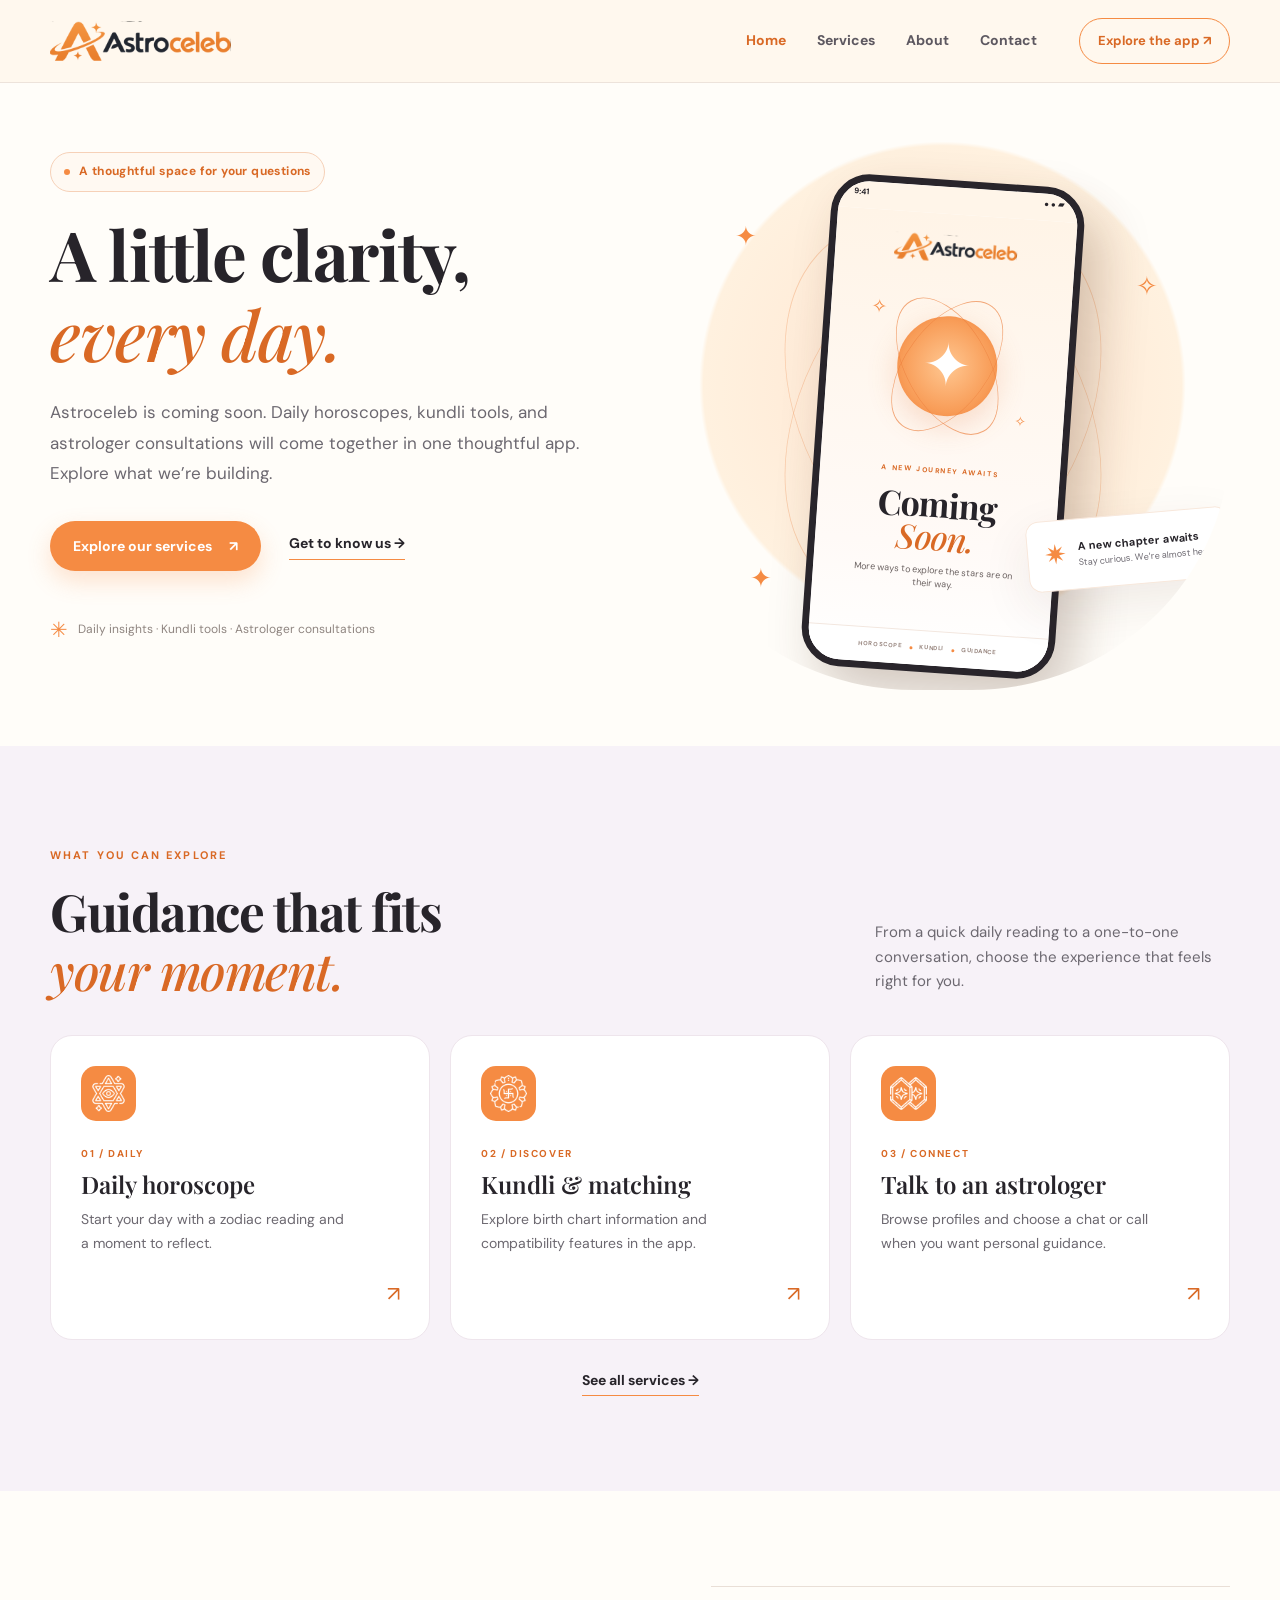
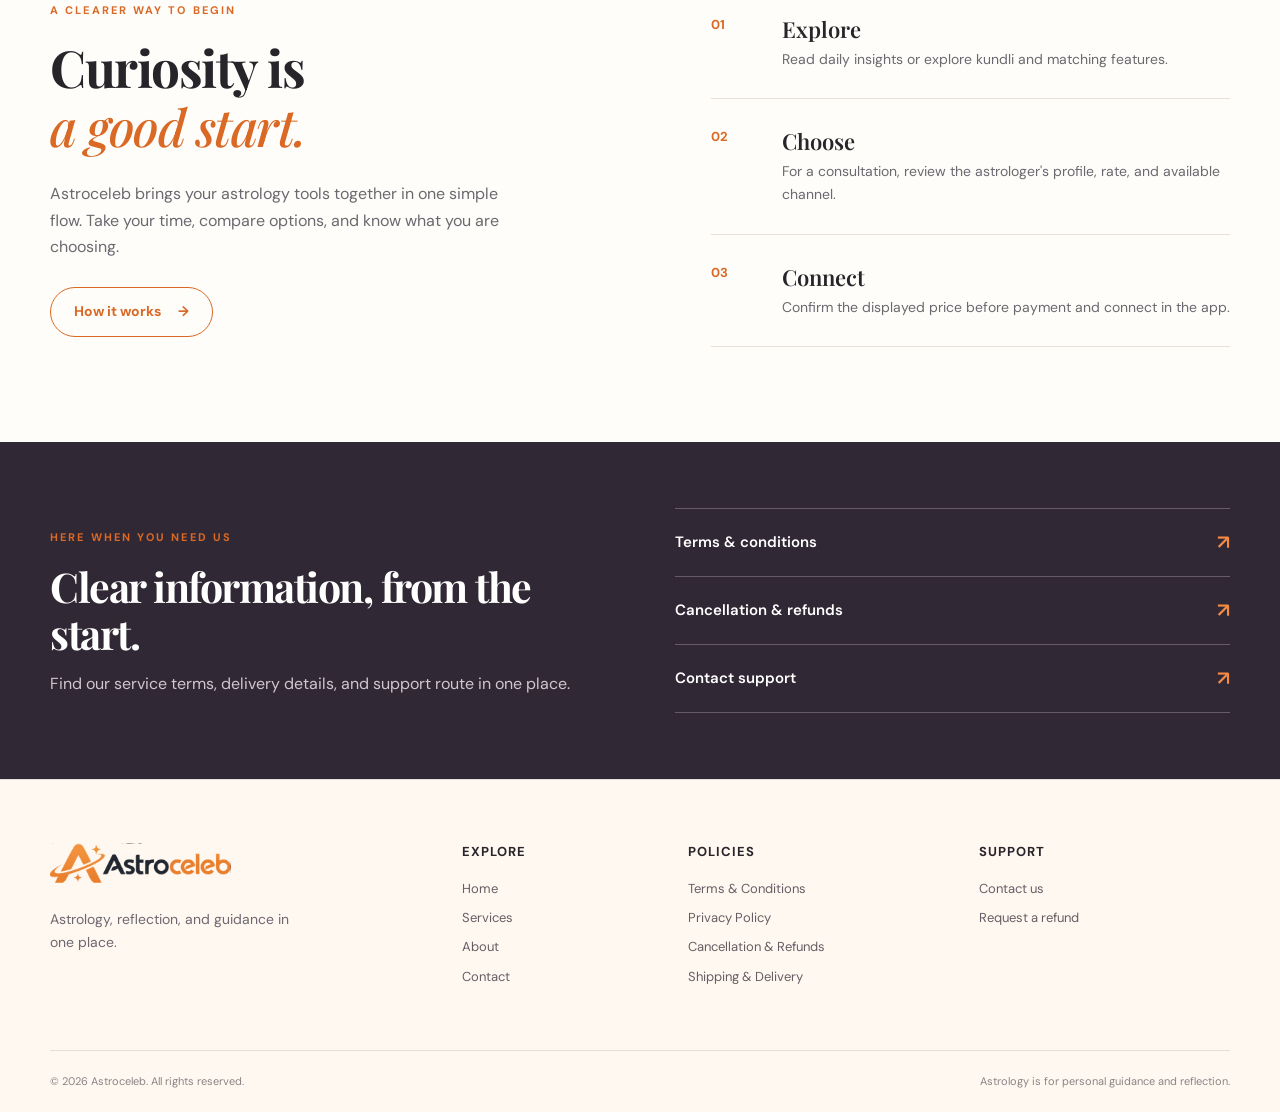
==== index.html @ 6cefe0e7 "initial" ====
<!doctype html>
<html lang="en">
<head>
  <meta charset="utf-8">
  <meta name="viewport" content="width=device-width, initial-scale=1">
  <meta name="theme-color" content="#fff8ee">
  <meta name="description" content="Explore daily horoscope, kundli tools, and astrologer consultations with Astroceleb.">
  <title>Astrology, Kundli &amp; Consultations | Astroceleb</title>
  <link rel="icon" href="favicon.svg" type="image/svg+xml">
  <link rel="stylesheet" href="styles.css">
  <script src="script.js" defer></script>
</head>
<body>
  <a class="skip-link" href="#main">Skip to content</a>
  <header class="site-header">
    <div class="container header-inner">
      <a class="brand" href="index.html" aria-label="Astroceleb home"><img class="brand-logo" src="assets/astroceleb-logo.png" alt="Astroceleb" width="254" height="56"></a>
      <button class="menu-toggle" type="button" aria-expanded="false" aria-controls="primary-nav" aria-label="Open menu"><span></span><span></span><span></span></button>
      <nav id="primary-nav" class="primary-nav" aria-label="Primary"><a href="index.html" aria-current="page">Home</a><a href="services.html">Services</a><a href="about.html">About</a><a href="contact.html">Contact</a></nav>
      <a class="header-cta" href="services.html">Explore the app <span aria-hidden="true">↗</span></a>
    </div>
  </header>
  <main id="main" class="wide">
<section class="hero container">
  <div class="hero-copy">
    <span class="eyebrow"><span class="eyebrow-dot"></span> A thoughtful space for your questions</span>
    <h1>A little clarity,<br><em>every day.</em></h1>
    <p>Astroceleb is coming soon. Daily horoscopes, kundli tools, and astrologer consultations will come together in one thoughtful app. Explore what we’re building.</p>
    <div class="hero-actions"><a class="button button-primary" href="services.html">Explore our services <span aria-hidden="true">↗</span></a><a class="text-link" href="about.html">Get to know us <span aria-hidden="true">→</span></a></div>
    <div class="hero-note"><span class="mini-star" aria-hidden="true">✳</span><span>Daily insights · Kundli tools · Astrologer consultations</span></div>
  </div>
  <div class="hero-art" aria-label="Illustration of the Astroceleb mobile app">
    <div class="orbit orbit-one"></div><div class="orbit orbit-two"></div><div class="spark spark-a">✦</div><div class="spark spark-b">✧</div><div class="spark spark-c">✦</div>
    <div class="phone">
      <div class="phone-top"><span>9:41</span><span>● ● ▰</span></div>
      <div class="phone-body coming-soon-screen">
        <div class="phone-brand"><img src="assets/astroceleb-logo.png" alt="" width="254" height="56"></div>
        <div class="coming-celestial" aria-hidden="true"><span class="coming-ring ring-a"></span><span class="coming-ring ring-b"></span><span class="coming-core">✦</span></div>
        <div class="coming-message"><span class="coming-tag">A NEW JOURNEY AWAITS</span><h2>Coming<br><em>Soon.</em></h2><p>More ways to explore the stars are on their way.</p></div>
        <div class="coming-footer"><span>HOROSCOPE</span><i></i><span>KUNDLI</span><i></i><span>GUIDANCE</span></div>
      </div>
    </div>
    <div class="floating-card"><span class="floating-icon">✷</span><span><strong>A new chapter awaits</strong><small>Stay curious. We’re almost here.</small></span></div>
  </div>
</section>
<section class="section services-preview" id="services"><div class="container"><div class="section-heading"><div><span class="kicker">WHAT YOU CAN EXPLORE</span><h2>Guidance that fits<br><em>your moment.</em></h2></div><p>From a quick daily reading to a one-to-one conversation, choose the experience that feels right for you.</p></div><div class="service-grid"><a class="service-card" href="services.html#horoscope"><span class="service-icon"><img src="assets/horoscope.png" alt=""></span><span class="service-number">01 / DAILY</span><h3>Daily horoscope</h3><p>Start your day with a zodiac reading and a moment to reflect.</p><span class="card-arrow">↗</span></a><a class="service-card" href="services.html#kundli"><span class="service-icon"><img src="assets/kundli.png" alt=""></span><span class="service-number">02 / DISCOVER</span><h3>Kundli & matching</h3><p>Explore birth chart information and compatibility features in the app.</p><span class="card-arrow">↗</span></a><a class="service-card" href="services.html#consultations"><span class="service-icon"><img src="assets/matching.png" alt=""></span><span class="service-number">03 / CONNECT</span><h3>Talk to an astrologer</h3><p>Browse profiles and choose a chat or call when you want personal guidance.</p><span class="card-arrow">↗</span></a></div><a class="section-link" href="services.html">See all services <span aria-hidden="true">→</span></a></div></section>
<section class="how-section section"><div class="container how-layout"><div><span class="kicker">A CLEARER WAY TO BEGIN</span><h2>Curiosity is<br><em>a good start.</em></h2><p>Astroceleb brings your astrology tools together in one simple flow. Take your time, compare options, and know what you are choosing.</p><a class="button button-outline" href="services.html">How it works <span aria-hidden="true">→</span></a></div><div class="step-list"><div class="step"><span>01</span><div><h3>Explore</h3><p>Read daily insights or explore kundli and matching features.</p></div></div><div class="step"><span>02</span><div><h3>Choose</h3><p>For a consultation, review the astrologer's profile, rate, and available channel.</p></div></div><div class="step"><span>03</span><div><h3>Connect</h3><p>Confirm the displayed price before payment and connect in the app.</p></div></div></div></div></section>
<section class="policy-strip"><div class="container policy-strip-inner"><div><span class="kicker">HERE WHEN YOU NEED US</span><h2>Clear information, from the start.</h2><p>Find our service terms, delivery details, and support route in one place.</p></div><div class="policy-strip-links"><a href="terms.html">Terms & conditions <span>↗</span></a><a href="refunds.html">Cancellation & refunds <span>↗</span></a><a href="contact.html">Contact support <span>↗</span></a></div></div></section>
</main>
  <footer class="site-footer">
    <div class="container footer-top">
      <div class="footer-intro"><a class="brand" href="index.html"><img class="brand-logo" src="assets/astroceleb-logo.png" alt="Astroceleb" width="254" height="56"></a><p>Astrology, reflection, and guidance in one place.</p></div>
      <div class="footer-col"><h2>Explore</h2><a href="index.html" aria-current="page">Home</a><a href="services.html">Services</a><a href="about.html">About</a><a href="contact.html">Contact</a></div>
      <div class="footer-col"><h2>Policies</h2><a href="terms.html">Terms & Conditions</a><a href="privacy.html">Privacy Policy</a><a href="refunds.html">Cancellation & Refunds</a><a href="shipping.html">Shipping & Delivery</a></div>
      <div class="footer-col"><h2>Support</h2><a href="contact.html">Contact us</a><a href="refunds.html">Request a refund</a></div>
    </div>
    <div class="container footer-bottom"><span>© <span id="year">2026</span> Astroceleb. All rights reserved.</span><span>Astrology is for personal guidance and reflection.</span></div>
  </footer>
</body>
</html>
---- styles.css ----
@import url('https://fonts.googleapis.com/css2?family=DM+Sans:wght@400;500;600;700&family=Playfair+Display:ital,wght@0,500;0,600;0,700;1,500;1,600&display=swap');

:root{--ink:#27242a;--muted:#6c6870;--orange:#f58b43;--orange-dark:#d96925;--cream:#fff8ee;--paper:#fffdf9;--peach:#ffe8d6;--line:#e9dfd7;--lavender:#f7f2f8;--radius:22px;--shadow:0 18px 50px rgba(76,49,31,.09)}
*{box-sizing:border-box}
html{scroll-behavior:smooth}
body{margin:0;background:var(--paper);color:var(--ink);font:16px/1.65 'DM Sans',Arial,sans-serif}
a{color:inherit;text-decoration:none}
button{font:inherit}
img{max-width:100%}
::selection{background:#ffd6b7;color:var(--ink)}
.container{width:min(1180px,calc(100% - 48px));margin-inline:auto}
.skip-link{position:absolute;left:12px;top:-60px;padding:10px 16px;background:var(--ink);color:#fff;z-index:100}
.skip-link:focus{top:12px}
:focus-visible{outline:3px solid var(--orange-dark);outline-offset:4px}
.site-header{position:relative;z-index:20;background:var(--cream);border-bottom:1px solid rgba(233,223,215,.8)}
.header-inner{height:82px;display:flex;align-items:center;gap:42px}
.brand{display:inline-flex;align-items:center;gap:9px;font-size:22px;font-weight:700;letter-spacing:-.7px;white-space:nowrap}
.brand-mark{display:grid;place-items:center;width:33px;height:33px;border-radius:50%;background:var(--orange);color:#fff;font-size:21px;line-height:1}
.brand-accent{color:var(--orange-dark)}
.brand-logo{display:block;width:181px;height:auto;object-fit:contain}
.primary-nav{display:flex;align-items:center;gap:31px;margin-left:auto}
.primary-nav a{font-size:14px;font-weight:700;color:#5d5860;transition:color .2s}
.primary-nav a:hover,.primary-nav a[aria-current=page]{color:var(--orange-dark)}
.header-cta{padding:11px 18px;border:1px solid var(--orange);border-radius:999px;color:var(--orange-dark);font-size:13px;font-weight:700;white-space:nowrap}
.header-cta:hover{background:var(--orange);color:#fff}
.menu-toggle{display:none;border:0;background:none;cursor:pointer;padding:8px}
.menu-toggle span{display:block;width:22px;height:2px;background:var(--ink);margin:5px}
.hero{min-height:635px;display:grid;grid-template-columns:1fr 1fr;align-items:center;gap:30px;padding-top:52px;padding-bottom:56px}
.hero-copy{position:relative;z-index:2;padding-bottom:25px}
.eyebrow,.kicker{display:inline-flex;align-items:center;gap:9px;font-size:11px;font-weight:700;letter-spacing:2.1px;color:var(--orange-dark)}
.eyebrow{padding:9px 13px;border:1px solid #f6d1b8;border-radius:999px;background:#fff9f2;letter-spacing:.4px;font-size:12px}
.eyebrow-dot{width:6px;height:6px;border-radius:50%;background:var(--orange)}
h1,h2,h3,p{margin-top:0}
h1,h2{font-family:'Playfair Display',Georgia,serif;line-height:1.15;letter-spacing:-1.5px}
h1 em,h2 em{font-weight:500;color:var(--orange-dark)}
.hero h1{font-size:clamp(52px,5.4vw,82px);margin:22px 0 24px}
.hero-copy>p{max-width:540px;font-size:17px;color:var(--muted);line-height:1.8}
.hero-actions{display:flex;align-items:center;gap:28px;flex-wrap:wrap;margin-top:32px}
.button{display:inline-flex;align-items:center;justify-content:center;gap:17px;min-height:50px;padding:12px 23px;border-radius:999px;font-size:14px;font-weight:700;line-height:1.2;transition:transform .2s,background .2s,color .2s}
.button:hover{transform:translateY(-2px)}
.button-primary{background:var(--orange);color:#fff;box-shadow:0 10px 23px rgba(245,139,67,.24)}
.button-primary:hover{background:var(--orange-dark)}
.button-outline{border:1px solid var(--orange-dark);color:var(--orange-dark)}
.button-outline:hover{background:var(--orange-dark);color:#fff}
.text-link,.section-link{font-size:14px;font-weight:700;color:var(--ink);border-bottom:1px solid var(--orange);padding-bottom:3px}
.hero-note{display:flex;align-items:center;gap:10px;color:#8f8580;font-size:12px;margin-top:42px}
.mini-star{font-size:21px;color:var(--orange)}
.hero-art{height:555px;position:relative;display:grid;place-items:center;overflow:hidden;border-radius:50% 50% 45% 45%;background:radial-gradient(circle at 50% 45%,#ffe4cf 0,#fff1df 57%,transparent 58%)}
.orbit{position:absolute;border:1px solid rgba(238,146,88,.37);border-radius:50%;width:410px;height:410px}
.orbit-one{transform:rotate(30deg) scaleX(.68)}
.orbit-two{transform:rotate(-30deg) scaleX(.68)}
.spark{position:absolute;color:var(--orange);font-size:26px}.spark-a{top:80px;left:80px}.spark-b{top:130px;right:72px}.spark-c{bottom:90px;left:95px}
.phone{position:relative;width:254px;height:493px;margin-top:28px;background:#fff;border:7px solid #29252b;border-radius:39px;box-shadow:18px 25px 50px rgba(80,47,24,.25);overflow:hidden;transform:rotate(4deg)}
.phone-top{height:27px;padding:4px 15px;background:#fff5e9;display:flex;justify-content:space-between;font-size:8px;font-weight:700}
.phone-body{position:relative;height:calc(100% - 27px);padding:18px 15px 0;background:linear-gradient(#fff4e6 0 43%,#fffaf8 43%)}
.phone-welcome{font:italic 21px/1.12 Georgia,serif;position:relative;z-index:1}.phone-welcome strong{color:var(--orange-dark);font-size:25px}
.sun-wheel{position:absolute;top:15px;right:-47px;width:148px;height:148px;border:1px solid var(--orange);border-radius:50%;display:grid;place-items:center;color:var(--orange);font-size:80px;opacity:.76}.sun-wheel:after{content:'';position:absolute;inset:19px;border:1px solid var(--orange);border-radius:50%}
.phone-search{position:relative;z-index:1;margin-top:75px;padding:9px 11px;background:#fff;border-radius:8px;box-shadow:0 2px 8px rgba(68,47,38,.12);font-size:8px;color:#777}
.phone-section-title{font-size:10px;font-weight:700;margin:18px 0 9px}.phone-tiles{display:grid;grid-template-columns:repeat(4,1fr);gap:7px}.phone-tiles>div{text-align:center}.phone-tiles b{display:grid;place-items:center;background:var(--orange);color:#fff;height:38px;border-radius:7px;font-size:21px;font-weight:400}.phone-tiles span{font-size:7px;line-height:1.15;display:block;margin-top:5px}.phone-card{display:flex;align-items:center;gap:10px;background:linear-gradient(135deg,#fbe2d4,#fff1e7);padding:15px 11px;border-radius:11px}.card-moon{font-size:38px;color:var(--orange-dark)}.phone-card strong,.phone-card small{display:block}.phone-card strong{font-size:9px}.phone-card small{font-size:7px;color:#8f7972}.phone-bottom{display:flex;justify-content:space-around;position:absolute;bottom:0;left:0;right:0;padding:9px 0 8px;background:#fff;color:var(--orange);font-size:16px;border-top:1px solid #eee}
.floating-card{position:absolute;right:0;bottom:105px;display:flex;align-items:center;gap:11px;padding:12px 16px;background:#fff;border:1px solid #f8e8dc;border-radius:13px;box-shadow:var(--shadow);transform:rotate(-5deg)}.floating-icon{color:var(--orange);font-size:27px}.floating-card strong,.floating-card small{display:block}.floating-card strong{font-size:11px}.floating-card small{color:var(--muted);font-size:9px}
.section{padding:95px 0}.services-preview{background:var(--lavender)}.section-heading{display:flex;justify-content:space-between;align-items:end;gap:30px;margin-bottom:35px}.section-heading h2,.how-layout h2{font-size:clamp(38px,4vw,58px);margin:15px 0 0}.section-heading>p{max-width:355px;color:var(--muted);font-size:15px;margin:0 0 6px}
.service-grid{display:grid;grid-template-columns:repeat(3,1fr);gap:20px}.service-card{position:relative;display:block;min-height:305px;padding:30px;border:1px solid #eee5ec;border-radius:var(--radius);background:#fff;transition:transform .2s,box-shadow .2s}.service-card:hover{transform:translateY(-5px);box-shadow:var(--shadow)}.service-icon{display:grid;place-items:center;width:55px;height:55px;border-radius:15px;background:#fff0e5;color:var(--orange-dark);font-size:29px}.service-number{display:block;margin-top:25px;font-size:10px;letter-spacing:1.6px;font-weight:700;color:var(--orange-dark)}.service-card h3{font:600 24px/1.2 'Playfair Display',Georgia,serif;margin:7px 0 10px}.service-card p{font-size:14px;color:var(--muted);max-width:270px}.card-arrow{position:absolute;right:29px;bottom:28px;font-size:21px;color:var(--orange-dark)}.section-link{display:table;margin:29px auto 0}
.how-layout{display:grid;grid-template-columns:1fr 1fr;gap:12%;align-items:center}.how-layout>div:first-child>p{max-width:475px;color:var(--muted);margin:26px 0}.step-list{border-top:1px solid var(--line)}.step{display:grid;grid-template-columns:55px 1fr;gap:16px;padding:27px 0;border-bottom:1px solid var(--line)}.step>span{color:var(--orange-dark);font-weight:700;font-size:13px}.step h3{font:600 22px 'Playfair Display',Georgia,serif;margin:0 0 4px}.step p{color:var(--muted);font-size:14px;margin:0}
.policy-strip{background:#312835;color:#fff;padding:66px 0}.policy-strip-inner{display:grid;grid-template-columns:1fr 1fr;gap:70px;align-items:center}.policy-strip h2{font-size:41px;margin:14px 0}.policy-strip p{color:#cfc6d0;margin:0}.policy-strip-links a{display:flex;align-items:center;justify-content:space-between;padding:17px 0;border-bottom:1px solid #675b69;font-size:15px;font-weight:600}.policy-strip-links a:first-child{border-top:1px solid #675b69}.policy-strip-links span{color:var(--orange);font-size:20px}
.site-footer{background:#fff8f1;border-top:1px solid var(--line)}.footer-top{display:grid;grid-template-columns:2fr 1fr 1.35fr 1.35fr;gap:40px;padding:63px 0 55px}.footer-intro p{color:var(--muted);font-size:14px;max-width:245px;margin-top:17px}.footer-col h2{font:700 13px 'DM Sans',Arial,sans-serif;letter-spacing:1px;text-transform:uppercase;margin-bottom:18px}.footer-col a{display:block;color:#655e64;font-size:13px;margin:8px 0}.footer-col a:hover{color:var(--orange-dark)}.footer-note{font-size:11px;color:#9c7770;line-height:1.4;max-width:180px;margin-top:17px}.footer-bottom{display:flex;justify-content:space-between;gap:20px;border-top:1px solid var(--line);padding:21px 0;color:#8b8384;font-size:11px}
.page-hero{padding-top:84px;padding-bottom:62px}.page-hero h1{font-size:clamp(48px,5vw,70px);margin:15px 0 20px}.page-hero>p{max-width:640px;color:var(--muted);font-size:17px}.detail-grid{display:grid;grid-template-columns:repeat(2,1fr);gap:20px;padding-bottom:75px}.detail-card{padding:31px;border:1px solid var(--line);border-radius:var(--radius);background:#fff;min-height:290px}.detail-icon{display:grid;place-items:center;width:50px;height:50px;background:#fff1e5;color:var(--orange-dark);font-size:27px;border-radius:13px}.detail-card h2{font-size:27px;margin:23px 0 10px}.detail-card p{font-size:14px;color:var(--muted);max-width:490px}.detail-meta{border-top:1px solid var(--line);display:flex;gap:14px;padding-top:15px;margin-top:24px;font-size:12px}.detail-meta strong{min-width:75px}.detail-meta span{color:var(--muted)}.detail-meta a,.legal-content a,.contact-note a{color:var(--orange-dark);text-decoration:underline;text-underline-offset:3px}.info-banner{display:flex;align-items:center;justify-content:space-between;gap:30px;background:var(--cream);border-radius:var(--radius);padding:40px;margin-bottom:85px}.info-banner h2{font-size:35px;margin:12px 0}.info-banner p{color:var(--muted);max-width:570px;margin:0}.info-banner .button{white-space:nowrap}
.prose-section{display:grid;grid-template-columns:minmax(0,1fr) 310px;gap:10%;padding-bottom:105px}.prose-main h2{font-size:31px;margin:40px 0 15px}.prose-main h2:first-child{margin-top:0}.prose-main p{color:var(--muted);max-width:660px}.prose-main a{color:var(--orange-dark);text-decoration:underline}.prose-aside{align-self:start;background:var(--cream);padding:32px;border-radius:var(--radius)}.aside-star{font-size:40px;color:var(--orange-dark)}.prose-aside h3{font:600 25px 'Playfair Display',Georgia,serif;margin:10px 0}.prose-aside p{color:var(--muted);font-size:14px}.prose-aside a{font-size:13px;font-weight:700;color:var(--orange-dark)}
.contact-grid{display:grid;grid-template-columns:repeat(3,1fr);gap:20px;padding-bottom:55px}.contact-card{border:1px solid var(--line);background:#fff;border-radius:var(--radius);padding:28px;min-height:250px}.contact-icon{color:var(--orange-dark);font-size:27px}.contact-card h2{font-size:24px;margin:14px 0}.contact-card p{color:var(--muted);font-size:13px}.missing-detail{display:block;margin-top:24px;padding:11px;background:#fff0e5;border-radius:8px;color:#9a3f18;font-size:12px;line-height:1.6;overflow-wrap:anywhere}.contact-note{margin-bottom:85px;padding:31px;border-radius:var(--radius);background:var(--lavender)}.contact-note h2{font-size:27px;margin-bottom:8px}.contact-note p{color:var(--muted);margin:0}
.legal-hero{padding-bottom:35px}.legal-content{max-width:790px;padding-bottom:110px}.legal-content h2{font-size:27px;margin:36px 0 10px;letter-spacing:-.5px}.legal-content p{font-size:15px;color:#5d5960;margin-bottom:15px}.legal-callout{border-left:4px solid var(--orange);background:#fff5eb;padding:18px 22px;margin:8px 0 35px;border-radius:0 11px 11px 0}.legal-callout strong{font-size:13px}.legal-callout p{font-size:13px;margin:5px 0 0}
@media(max-width:950px){.header-inner{gap:20px}.primary-nav{gap:18px}.hero{grid-template-columns:1fr 1fr}.hero h1{font-size:clamp(48px,6vw,64px)}.footer-top{grid-template-columns:1.5fr 1fr 1fr;gap:35px}.footer-col:last-child{grid-column:2/4}.service-card{padding:23px}.service-card h3{font-size:22px}}
@media(max-width:720px){.container{width:min(100% - 34px,580px)}.site-header{position:sticky;top:0}.header-inner{height:69px}.brand{font-size:20px}.menu-toggle{display:block;margin-left:auto}.header-cta{display:none}.primary-nav{display:none;position:absolute;top:69px;left:0;right:0;background:var(--cream);padding:17px 24px 25px;box-shadow:0 15px 25px rgba(38,28,24,.08);flex-direction:column;align-items:stretch;gap:0}.primary-nav.open{display:flex}.primary-nav a{padding:11px 0;border-bottom:1px solid var(--line)}.hero{display:flex;flex-direction:column;align-items:stretch;padding-top:54px;padding-bottom:35px;gap:20px}.hero-copy{padding-bottom:0}.hero h1{font-size:clamp(49px,11vw,68px)}.hero-copy>p{font-size:15px}.hero-note{margin-top:30px}.hero-art{height:490px;max-width:520px;width:100%;margin:auto}.phone{transform:rotate(4deg) scale(.87);margin-top:0}.floating-card{right:5px;bottom:75px}.section{padding:70px 0}.section-heading{display:block}.section-heading h2,.how-layout h2{font-size:42px}.section-heading>p{margin-top:19px}.service-grid,.detail-grid,.contact-grid{grid-template-columns:1fr}.service-card{min-height:260px}.how-layout,.policy-strip-inner,.prose-section{grid-template-columns:1fr;gap:35px}.step-list{margin-top:5px}.policy-strip{padding:57px 0}.policy-strip h2{font-size:37px}.footer-top{grid-template-columns:repeat(2,1fr);gap:30px}.footer-intro{grid-column:1/3}.footer-col:last-child{grid-column:auto}.footer-bottom{display:block}.footer-bottom span{display:block;margin:5px 0}.page-hero{padding-top:62px;padding-bottom:42px}.page-hero h1{font-size:50px}.page-hero>p{font-size:15px}.detail-grid{padding-bottom:40px}.detail-card{min-height:auto}.info-banner{display:block;margin-bottom:65px;padding:28px}.info-banner .button{margin-top:25px}.prose-section{padding-bottom:70px}.contact-grid{padding-bottom:30px}.contact-card{min-height:auto}.contact-note{margin-bottom:65px}.legal-content{padding-bottom:75px}}
@media(max-width:420px){.hero-art{height:445px}.phone{transform:rotate(4deg) scale(.78)}.floating-card{bottom:62px;right:-8px}.hero-actions{gap:17px}.button{font-size:13px}.footer-top{grid-template-columns:1fr 1fr;gap:22px}.footer-col a{font-size:12px}}
@media(max-width:720px){.brand-logo{width:160px}}
@media(prefers-reduced-motion:reduce){html{scroll-behavior:auto}*,*:before,*:after{transition:none!important;animation:none!important}}
/* Figma feature icons are kept as local assets so the site has no expiring asset URLs. */
.service-icon,.detail-icon{background:var(--orange);color:#fff}
.service-icon img,.detail-icon img{display:block;width:37px;height:37px;object-fit:contain}
.phone-tiles b img{display:block;width:29px;height:29px;object-fit:contain}
/* Coming soon state inside the hero phone. */
.coming-soon-screen{background:linear-gradient(180deg,#fff4e7 0%,#fffaf7 73%,#fff 100%);text-align:center;padding:21px 16px 0;overflow:hidden}
.phone-brand{display:flex;justify-content:center;position:relative;z-index:2}
.phone-brand img{display:block;width:123px;height:auto;object-fit:contain}
.coming-celestial{width:160px;height:160px;margin:24px auto 9px;position:relative;display:grid;place-items:center}
.coming-ring{position:absolute;inset:5px;border:1px solid rgba(235,127,60,.65);border-radius:50%}
.coming-ring.ring-a{transform:rotate(33deg) scaleX(.55)}
.coming-ring.ring-b{transform:rotate(-33deg) scaleX(.55)}
.coming-celestial:before,.coming-celestial:after{content:'✧';position:absolute;color:var(--orange);font-size:19px}
.coming-celestial:before{top:9px;left:0}.coming-celestial:after{bottom:18px;right:-3px;font-size:14px}
.coming-core{display:grid;place-items:center;width:100px;height:100px;border-radius:50%;background:radial-gradient(circle,#ffc791 0,#f89c57 65%,#ed7733 100%);color:#fff;font-size:59px;box-shadow:0 10px 30px rgba(223,116,55,.23)}
.coming-message{position:relative;z-index:1}.coming-tag{font-size:7px;letter-spacing:1.6px;color:var(--orange-dark);font-weight:700}
.coming-message h2{font-size:34px;line-height:.99;letter-spacing:-.8px;margin:6px 0 10px}.coming-message h2 em{font-style:italic}
.coming-message p{font-size:9px;line-height:1.45;color:#6b6261;max-width:164px;margin:auto}
.coming-footer{position:absolute;left:0;right:0;bottom:0;display:flex;align-items:center;justify-content:center;gap:7px;padding:12px 5px;background:#fff;color:#9a8881;font-size:6px;letter-spacing:.6px;font-weight:700;border-top:1px solid #f3e7df}
.coming-footer i{width:3px;height:3px;border-radius:50%;background:var(--orange)}
.contact-intro{max-width:790px;padding:14px 0 40px}
.contact-intro h2{font-size:32px;margin:0 0 14px}
.contact-intro p{color:var(--muted);max-width:650px;margin:0}
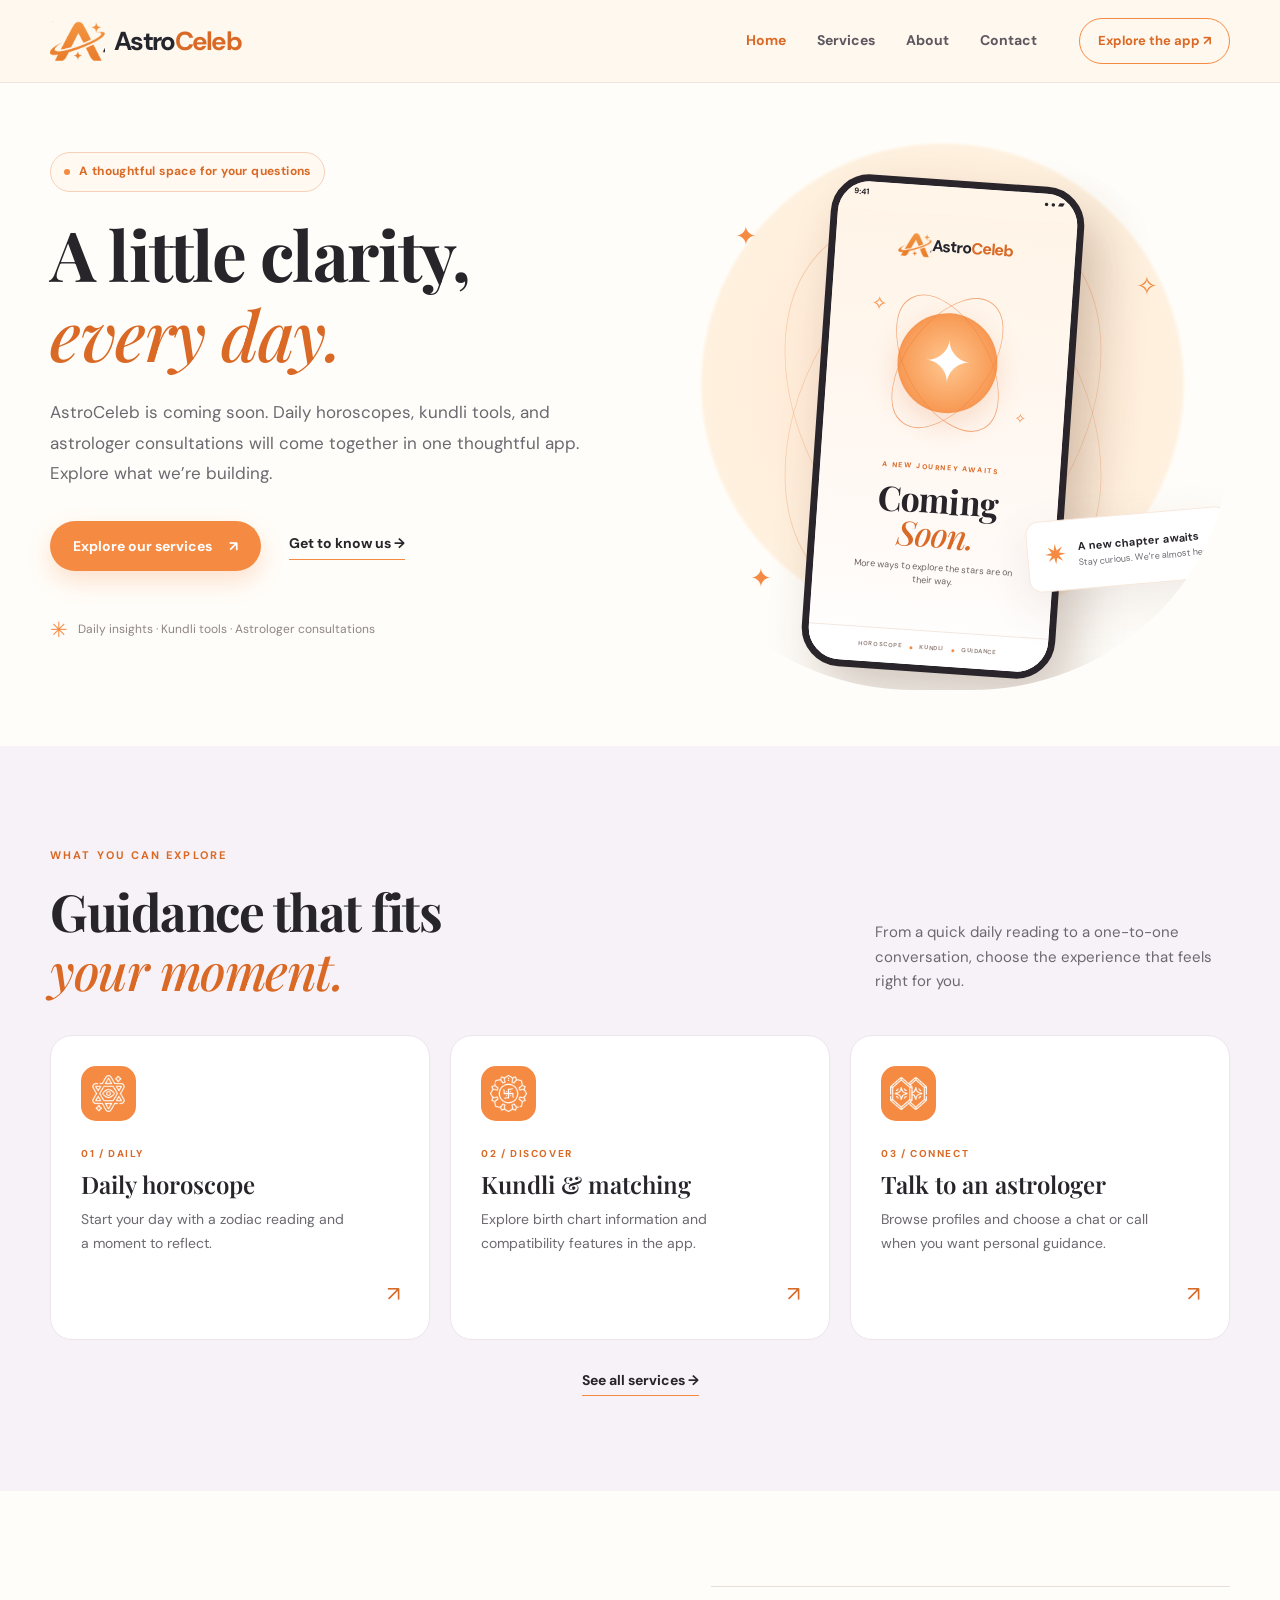
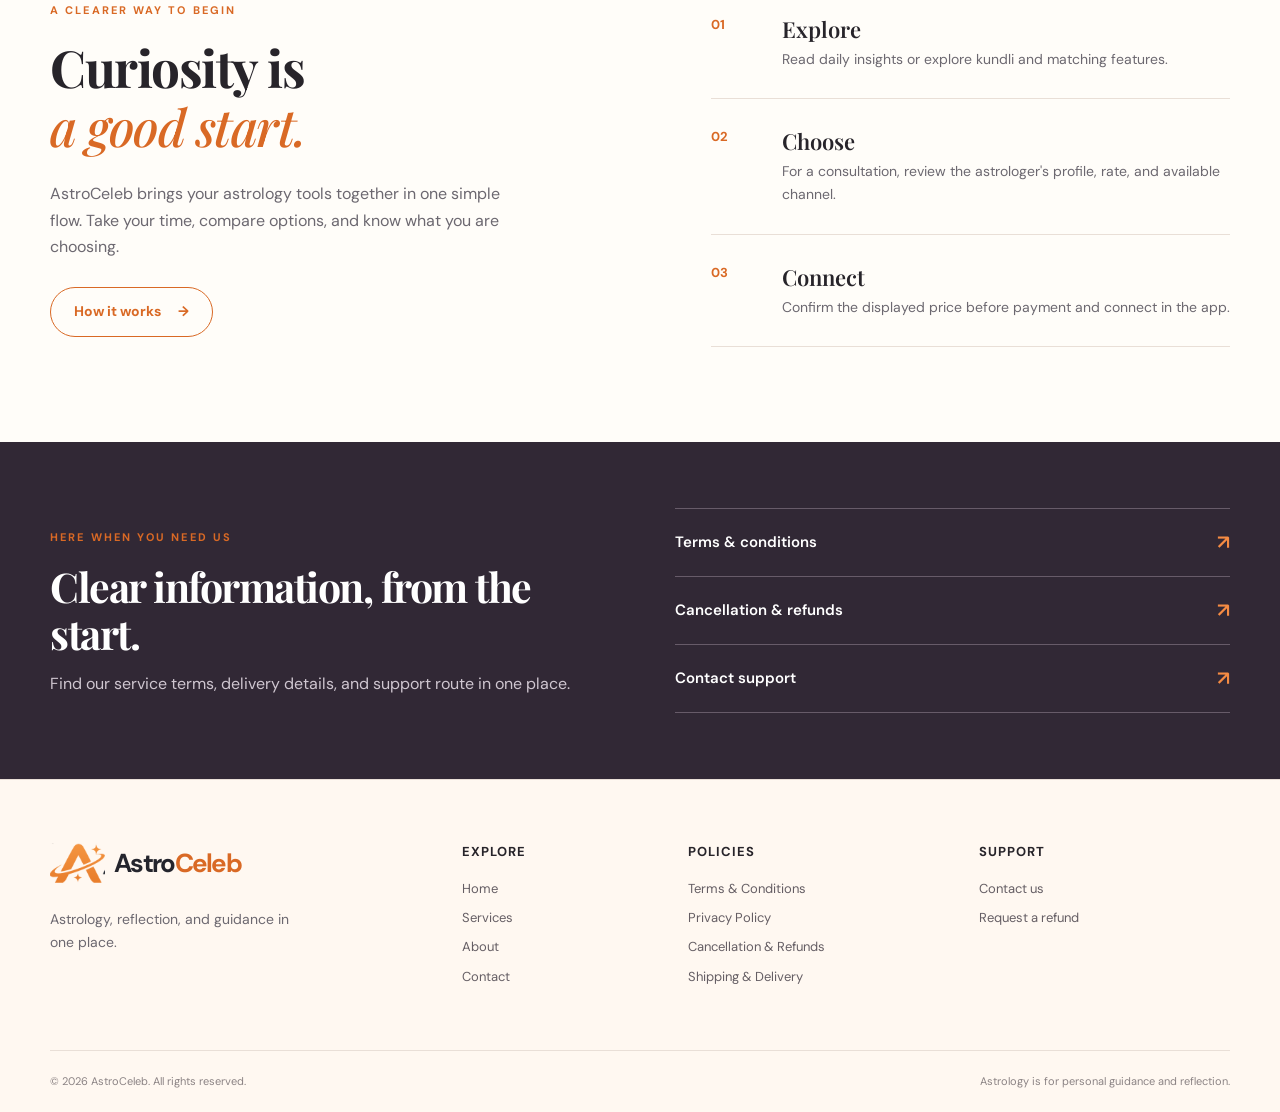
==== commit d75eed18: "nw" ====
--- a/index.html
+++ b/index.html
@@ -4,8 +4,8 @@
   <meta charset="utf-8">
   <meta name="viewport" content="width=device-width, initial-scale=1">
   <meta name="theme-color" content="#fff8ee">
-  <meta name="description" content="Explore daily horoscope, kundli tools, and astrologer consultations with Astroceleb.">
-  <title>Astrology, Kundli &amp; Consultations | Astroceleb</title>
+  <meta name="description" content="Explore daily horoscope, kundli tools, and astrologer consultations with AstroCeleb.">
+  <title>Astrology, Kundli &amp; Consultations | AstroCeleb</title>
   <link rel="icon" href="favicon.svg" type="image/svg+xml">
   <link rel="stylesheet" href="styles.css">
   <script src="script.js" defer></script>
@@ -14,7 +14,7 @@
   <a class="skip-link" href="#main">Skip to content</a>
   <header class="site-header">
     <div class="container header-inner">
-      <a class="brand" href="index.html" aria-label="Astroceleb home"><img class="brand-logo" src="assets/astroceleb-logo.png" alt="Astroceleb" width="254" height="56"></a>
+      <a class="brand" href="index.html" aria-label="AstroCeleb home"><span class="brand-symbol" aria-hidden="true"><img src="assets/astroceleb-logo.png" alt="" width="254" height="56"></span><span class="brand-word">Astro<span>Celeb</span></span></a>
       <button class="menu-toggle" type="button" aria-expanded="false" aria-controls="primary-nav" aria-label="Open menu"><span></span><span></span><span></span></button>
       <nav id="primary-nav" class="primary-nav" aria-label="Primary"><a href="index.html" aria-current="page">Home</a><a href="services.html">Services</a><a href="about.html">About</a><a href="contact.html">Contact</a></nav>
       <a class="header-cta" href="services.html">Explore the app <span aria-hidden="true">↗</span></a>
@@ -25,16 +25,16 @@
   <div class="hero-copy">
     <span class="eyebrow"><span class="eyebrow-dot"></span> A thoughtful space for your questions</span>
     <h1>A little clarity,<br><em>every day.</em></h1>
-    <p>Astroceleb is coming soon. Daily horoscopes, kundli tools, and astrologer consultations will come together in one thoughtful app. Explore what we’re building.</p>
+    <p>AstroCeleb is coming soon. Daily horoscopes, kundli tools, and astrologer consultations will come together in one thoughtful app. Explore what we’re building.</p>
     <div class="hero-actions"><a class="button button-primary" href="services.html">Explore our services <span aria-hidden="true">↗</span></a><a class="text-link" href="about.html">Get to know us <span aria-hidden="true">→</span></a></div>
     <div class="hero-note"><span class="mini-star" aria-hidden="true">✳</span><span>Daily insights · Kundli tools · Astrologer consultations</span></div>
   </div>
-  <div class="hero-art" aria-label="Illustration of the Astroceleb mobile app">
+  <div class="hero-art" aria-label="Illustration of the AstroCeleb mobile app">
     <div class="orbit orbit-one"></div><div class="orbit orbit-two"></div><div class="spark spark-a">✦</div><div class="spark spark-b">✧</div><div class="spark spark-c">✦</div>
     <div class="phone">
       <div class="phone-top"><span>9:41</span><span>● ● ▰</span></div>
       <div class="phone-body coming-soon-screen">
-        <div class="phone-brand"><img src="assets/astroceleb-logo.png" alt="" width="254" height="56"></div>
+        <div class="phone-brand"><span class="brand-symbol" aria-hidden="true"><img src="assets/astroceleb-logo.png" alt="" width="254" height="56"></span><span class="brand-word">Astro<span>Celeb</span></span></div>
         <div class="coming-celestial" aria-hidden="true"><span class="coming-ring ring-a"></span><span class="coming-ring ring-b"></span><span class="coming-core">✦</span></div>
         <div class="coming-message"><span class="coming-tag">A NEW JOURNEY AWAITS</span><h2>Coming<br><em>Soon.</em></h2><p>More ways to explore the stars are on their way.</p></div>
         <div class="coming-footer"><span>HOROSCOPE</span><i></i><span>KUNDLI</span><i></i><span>GUIDANCE</span></div>
@@ -44,17 +44,17 @@
   </div>
 </section>
 <section class="section services-preview" id="services"><div class="container"><div class="section-heading"><div><span class="kicker">WHAT YOU CAN EXPLORE</span><h2>Guidance that fits<br><em>your moment.</em></h2></div><p>From a quick daily reading to a one-to-one conversation, choose the experience that feels right for you.</p></div><div class="service-grid"><a class="service-card" href="services.html#horoscope"><span class="service-icon"><img src="assets/horoscope.png" alt=""></span><span class="service-number">01 / DAILY</span><h3>Daily horoscope</h3><p>Start your day with a zodiac reading and a moment to reflect.</p><span class="card-arrow">↗</span></a><a class="service-card" href="services.html#kundli"><span class="service-icon"><img src="assets/kundli.png" alt=""></span><span class="service-number">02 / DISCOVER</span><h3>Kundli & matching</h3><p>Explore birth chart information and compatibility features in the app.</p><span class="card-arrow">↗</span></a><a class="service-card" href="services.html#consultations"><span class="service-icon"><img src="assets/matching.png" alt=""></span><span class="service-number">03 / CONNECT</span><h3>Talk to an astrologer</h3><p>Browse profiles and choose a chat or call when you want personal guidance.</p><span class="card-arrow">↗</span></a></div><a class="section-link" href="services.html">See all services <span aria-hidden="true">→</span></a></div></section>
-<section class="how-section section"><div class="container how-layout"><div><span class="kicker">A CLEARER WAY TO BEGIN</span><h2>Curiosity is<br><em>a good start.</em></h2><p>Astroceleb brings your astrology tools together in one simple flow. Take your time, compare options, and know what you are choosing.</p><a class="button button-outline" href="services.html">How it works <span aria-hidden="true">→</span></a></div><div class="step-list"><div class="step"><span>01</span><div><h3>Explore</h3><p>Read daily insights or explore kundli and matching features.</p></div></div><div class="step"><span>02</span><div><h3>Choose</h3><p>For a consultation, review the astrologer's profile, rate, and available channel.</p></div></div><div class="step"><span>03</span><div><h3>Connect</h3><p>Confirm the displayed price before payment and connect in the app.</p></div></div></div></div></section>
+<section class="how-section section"><div class="container how-layout"><div><span class="kicker">A CLEARER WAY TO BEGIN</span><h2>Curiosity is<br><em>a good start.</em></h2><p>AstroCeleb brings your astrology tools together in one simple flow. Take your time, compare options, and know what you are choosing.</p><a class="button button-outline" href="services.html">How it works <span aria-hidden="true">→</span></a></div><div class="step-list"><div class="step"><span>01</span><div><h3>Explore</h3><p>Read daily insights or explore kundli and matching features.</p></div></div><div class="step"><span>02</span><div><h3>Choose</h3><p>For a consultation, review the astrologer's profile, rate, and available channel.</p></div></div><div class="step"><span>03</span><div><h3>Connect</h3><p>Confirm the displayed price before payment and connect in the app.</p></div></div></div></div></section>
 <section class="policy-strip"><div class="container policy-strip-inner"><div><span class="kicker">HERE WHEN YOU NEED US</span><h2>Clear information, from the start.</h2><p>Find our service terms, delivery details, and support route in one place.</p></div><div class="policy-strip-links"><a href="terms.html">Terms & conditions <span>↗</span></a><a href="refunds.html">Cancellation & refunds <span>↗</span></a><a href="contact.html">Contact support <span>↗</span></a></div></div></section>
 </main>
   <footer class="site-footer">
     <div class="container footer-top">
-      <div class="footer-intro"><a class="brand" href="index.html"><img class="brand-logo" src="assets/astroceleb-logo.png" alt="Astroceleb" width="254" height="56"></a><p>Astrology, reflection, and guidance in one place.</p></div>
+      <div class="footer-intro"><a class="brand" href="index.html"><span class="brand-symbol" aria-hidden="true"><img src="assets/astroceleb-logo.png" alt="" width="254" height="56"></span><span class="brand-word">Astro<span>Celeb</span></span></a><p>Astrology, reflection, and guidance in one place.</p></div>
       <div class="footer-col"><h2>Explore</h2><a href="index.html" aria-current="page">Home</a><a href="services.html">Services</a><a href="about.html">About</a><a href="contact.html">Contact</a></div>
       <div class="footer-col"><h2>Policies</h2><a href="terms.html">Terms & Conditions</a><a href="privacy.html">Privacy Policy</a><a href="refunds.html">Cancellation & Refunds</a><a href="shipping.html">Shipping & Delivery</a></div>
       <div class="footer-col"><h2>Support</h2><a href="contact.html">Contact us</a><a href="refunds.html">Request a refund</a></div>
     </div>
-    <div class="container footer-bottom"><span>© <span id="year">2026</span> Astroceleb. All rights reserved.</span><span>Astrology is for personal guidance and reflection.</span></div>
+    <div class="container footer-bottom"><span>© <span id="year">2026</span> AstroCeleb. All rights reserved.</span><span>Astrology is for personal guidance and reflection.</span></div>
   </footer>
 </body>
 </html>
--- a/styles.css
+++ b/styles.css
@@ -95,3 +95,13 @@
 .contact-intro{max-width:790px;padding:14px 0 40px}
 .contact-intro h2{font-size:32px;margin:0 0 14px}
 .contact-intro p{color:var(--muted);max-width:650px;margin:0}
+/* Use the Figma graphic mark with the project's AstroCeleb spelling. */
+.brand-symbol{display:block;flex:0 0 55px;width:55px;height:40px;overflow:hidden}
+.brand-symbol img{display:block;width:181px;height:40px;max-width:none;object-fit:cover;object-position:left center}
+.brand-word{font-family:'DM Sans',Arial,sans-serif;font-size:26px;font-weight:700;letter-spacing:-1.7px;line-height:1;white-space:nowrap;color:#24252d}
+.brand-word span{color:var(--orange-dark)}
+.phone-brand{align-items:center;gap:1px}
+.phone-brand .brand-symbol{flex-basis:33px;width:33px;height:24px}
+.phone-brand .brand-symbol img{width:109px;height:24px}
+.phone-brand .brand-word{font-size:16px;letter-spacing:-1.05px}
+@media(max-width:720px){.brand-symbol{flex-basis:48px;width:48px;height:35px}.brand-symbol img{width:159px;height:35px}.brand-word{font-size:23px}.phone-brand .brand-symbol{flex-basis:33px;width:33px;height:24px}.phone-brand .brand-symbol img{width:109px;height:24px}.phone-brand .brand-word{font-size:16px}}
